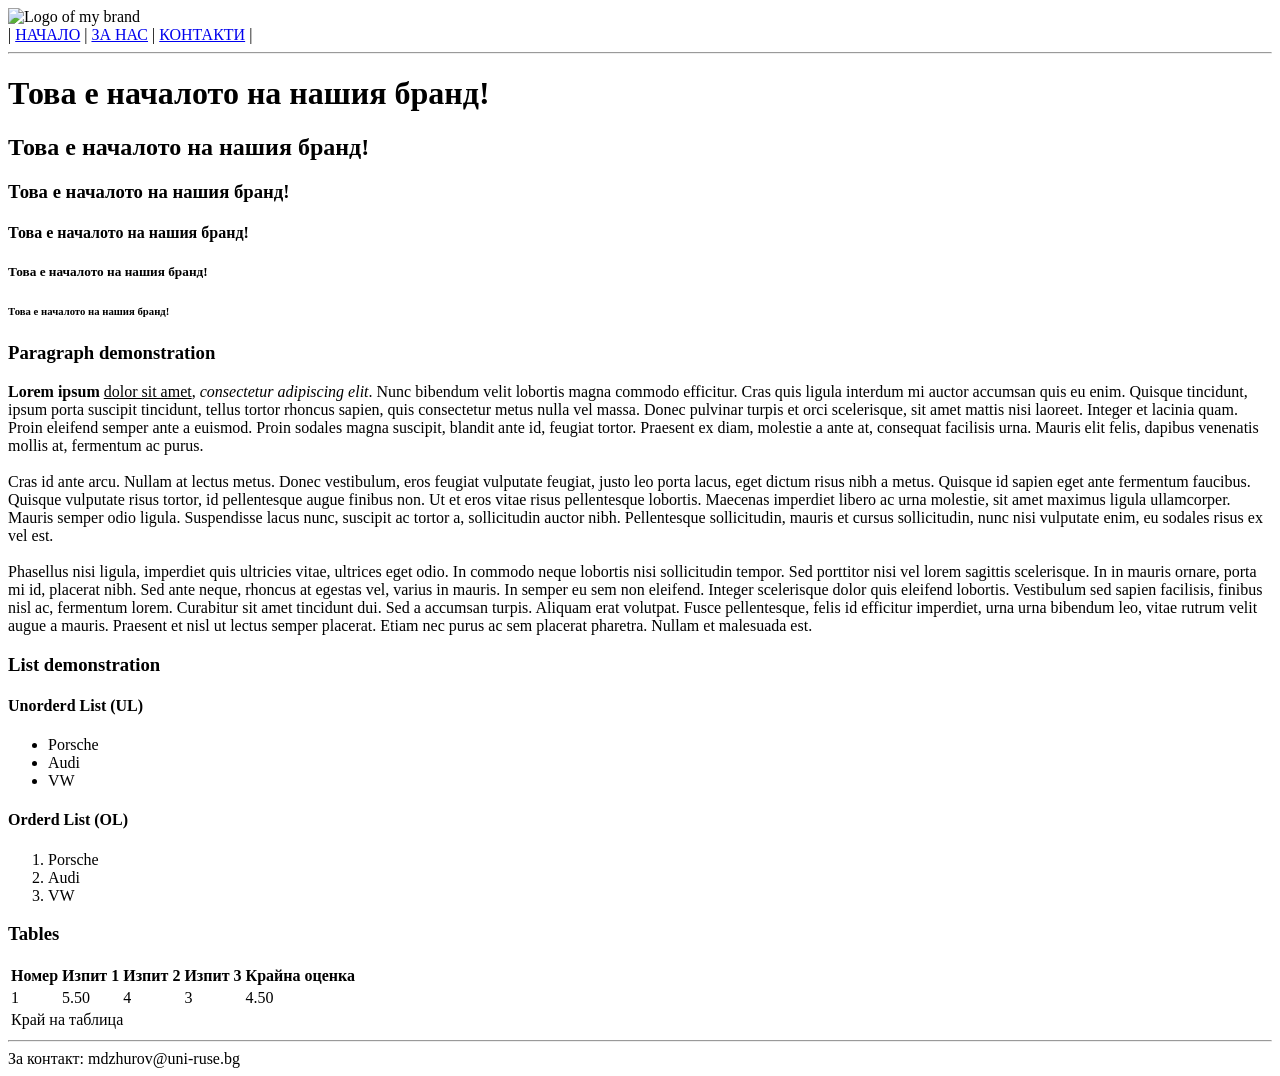
==== index.html @ e7250511 "[FEAT] Created index.html HTML Tags demonstration" ====
<!DOCTYPE html>
<html lang="en">

    <head>
        <meta charset="UTF-8">
        <meta name="viewport" content="width=device-width, initial-scale=1.0">
        <title>Начало</title>
    </head>

    <body>
        
        <header>
            <img src="https://img.pikbest.com/png-images/20241022/stealth-masked-hacker-gaming-logo-for-gamers_10991543.png!bw700" alt="Logo of my brand" width="32" height="32">
            <nav>
                | <a href="index.html">НАЧАЛО</a> |
                <a href="index.html">ЗА НАС</a> | 
                <a href="index.html">КОНТАКТИ</a> |
            </nav>
            <hr>
        </header>

        <main>

            <h1>Това е началото на нашия бранд!</h1>
            <h2>Това е началото на нашия бранд!</h2>
            <h3>Това е началото на нашия бранд!</h3>
            <h4>Това е началото на нашия бранд!</h4>
            <h5>Това е началото на нашия бранд!</h5>
            <h6>Това е началото на нашия бранд!</h6>

            <section>

                <article>
                    <h3>Paragraph demonstration</h3>
                    <p>
                        <b>Lorem ipsum</b> <u>dolor sit amet</u>, <i>consectetur adipiscing elit</i>. Nunc bibendum velit lobortis magna commodo efficitur. Cras quis ligula interdum mi auctor accumsan quis eu enim. Quisque tincidunt, ipsum porta suscipit tincidunt, tellus tortor rhoncus sapien, quis consectetur metus nulla vel massa. Donec pulvinar turpis et orci scelerisque, sit amet mattis nisi laoreet. Integer et lacinia quam. Proin eleifend semper ante a euismod. Proin sodales magna suscipit, blandit ante id, feugiat tortor. Praesent ex diam, molestie a ante at, consequat facilisis urna. Mauris elit felis, dapibus venenatis mollis at, fermentum ac purus.
                        <br><br>
                        Cras id ante arcu. Nullam at lectus metus. Donec vestibulum, eros feugiat vulputate feugiat, justo leo porta lacus, eget dictum risus nibh a metus. Quisque id sapien eget ante fermentum faucibus. Quisque vulputate risus tortor, id pellentesque augue finibus non. Ut et eros vitae risus pellentesque lobortis. Maecenas imperdiet libero ac urna molestie, sit amet maximus ligula ullamcorper. Mauris semper odio ligula. Suspendisse lacus nunc, suscipit ac tortor a, sollicitudin auctor nibh. Pellentesque sollicitudin, mauris et cursus sollicitudin, nunc nisi vulputate enim, eu sodales risus ex vel est.
                        <br><br>
                        Phasellus nisi ligula, imperdiet quis ultricies vitae, ultrices eget odio. In commodo neque lobortis nisi sollicitudin tempor. Sed porttitor nisi vel lorem sagittis scelerisque. In in mauris ornare, porta mi id, placerat nibh. Sed ante neque, rhoncus at egestas vel, varius in mauris. In semper eu sem non eleifend. Integer scelerisque dolor quis eleifend lobortis. Vestibulum sed sapien facilisis, finibus nisl ac, fermentum lorem. Curabitur sit amet tincidunt dui. Sed a accumsan turpis. Aliquam erat volutpat. Fusce pellentesque, felis id efficitur imperdiet, urna urna bibendum leo, vitae rutrum velit augue a mauris. Praesent et nisl ut lectus semper placerat. Etiam nec purus ac sem placerat pharetra. Nullam et malesuada est.
                    </p>
                </article>

                <article>
                    <h3>List demonstration</h3>

                    <h4>Unorderd List (UL)</h4>
                    <ul>
                        <li>Porsche</li>
                        <li>Audi</li>
                        <li>VW</li>
                    </ul>

                    <h4>Orderd List (OL)</h4>
                    <ol>
                        <li>Porsche</li>
                        <li>Audi</li>
                        <li>VW</li>
                    </ol>
                </article>

                <article>
                    <h3>Tables</h3>

                    <table>

                        <thead>
                            <tr>
                                <th>Номер</th>
                                <th>Изпит 1</th>
                                <th>Изпит 2</th>
                                <th>Изпит 3</th>
                                <th>Крайна оценка</th>
                            </tr>
                        </thead>

                        <tbody>
                            <tr>
                                <td>1</td>
                                <td>5.50</td>
                                <td>4</td>
                                <td>3</td>
                                <td>4.50</td>
                            </tr>
                        </tbody>

                        <tfoot>
                            <tr>
                                <td colspan="5">Край на таблица</td>
                            </tr>
                        </tfoot>

                    </table>

                </article>

            </section>

        </main>

        <footer>
            <hr>
            За контакт: mdzhurov@uni-ruse.bg
        </footer>

    </body>

</html>
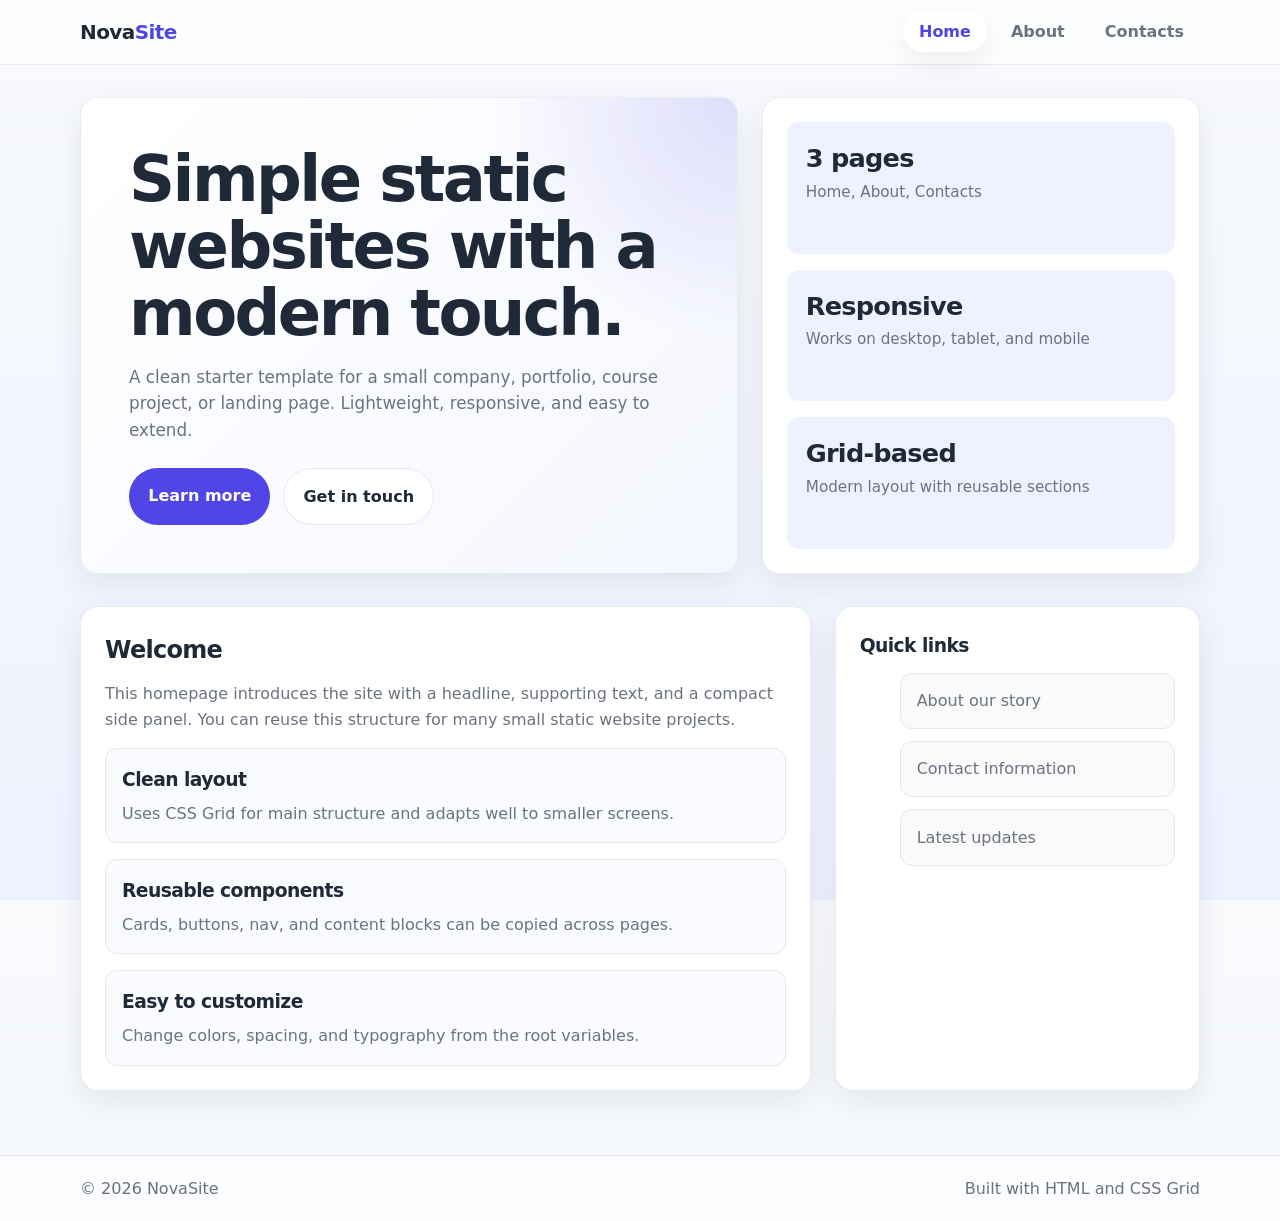
==== commit 5144cd69: "[FEAT] Styling" ====
--- a/index.html
+++ b/index.html
@@ -4,105 +4,101 @@
     <head>
         <meta charset="UTF-8">
         <meta name="viewport" content="width=device-width, initial-scale=1.0">
-        <title>Начало</title>
+        <title>Home | NovaSite</title>
+        <link rel="stylesheet" href="css/reset.css">
+        <link rel="stylesheet" href="css/styles.css">
     </head>
 
     <body>
-        
-        <header>
-            <img src="https://img.pikbest.com/png-images/20241022/stealth-masked-hacker-gaming-logo-for-gamers_10991543.png!bw700" alt="Logo of my brand" width="32" height="32">
-            <nav>
-                | <a href="index.html">НАЧАЛО</a> |
-                <a href="index.html">ЗА НАС</a> | 
-                <a href="index.html">КОНТАКТИ</a> |
-            </nav>
-            <hr>
-        </header>
+  <div class="site-layout">
+    <header class="site-header">
+      <div class="container header-inner">
+        <a href="index.html" class="logo">Nova<span>Site</span></a>
+        <nav>
+          <ul class="nav-list">
+            <li><a href="index.html" class="active">Home</a></li>
+            <li><a href="about.html">About</a></li>
+            <li><a href="contact.html">Contacts</a></li>
+          </ul>
+        </nav>
+      </div>
+    </header>
 
-        <main>
+    <main class="page">
+      <div class="container">
+        <section class="hero">
+          <div class="hero-content">
+            <h1>Simple static websites with a modern touch.</h1>
+            <p>
+              A clean starter template for a small company, portfolio, course project,
+              or landing page. Lightweight, responsive, and easy to extend.
+            </p>
+            <div class="hero-actions">
+              <a href="about.html" class="button button-primary">Learn more</a>
+              <a href="contact.html" class="button button-secondary">Get in touch</a>
+            </div>
+          </div>
 
-            <h1>Това е началото на нашия бранд!</h1>
-            <h2>Това е началото на нашия бранд!</h2>
-            <h3>Това е началото на нашия бранд!</h3>
-            <h4>Това е началото на нашия бранд!</h4>
-            <h5>Това е началото на нашия бранд!</h5>
-            <h6>Това е началото на нашия бранд!</h6>
+          <aside class="hero-panel">
+            <div class="stat-card">
+              <strong>3 pages</strong>
+              <span>Home, About, Contacts</span>
+            </div>
+            <div class="stat-card">
+              <strong>Responsive</strong>
+              <span>Works on desktop, tablet, and mobile</span>
+            </div>
+            <div class="stat-card">
+              <strong>Grid-based</strong>
+              <span>Modern layout with reusable sections</span>
+            </div>
+          </aside>
+        </section>
 
-            <section>
+        <section class="content-grid">
+          <article class="card">
+            <h2>Welcome</h2>
+            <p>
+              This homepage introduces the site with a headline, supporting text,
+              and a compact side panel. You can reuse this structure for many
+              small static website projects.
+            </p>
 
-                <article>
-                    <h3>Paragraph demonstration</h3>
-                    <p>
-                        <b>Lorem ipsum</b> <u>dolor sit amet</u>, <i>consectetur adipiscing elit</i>. Nunc bibendum velit lobortis magna commodo efficitur. Cras quis ligula interdum mi auctor accumsan quis eu enim. Quisque tincidunt, ipsum porta suscipit tincidunt, tellus tortor rhoncus sapien, quis consectetur metus nulla vel massa. Donec pulvinar turpis et orci scelerisque, sit amet mattis nisi laoreet. Integer et lacinia quam. Proin eleifend semper ante a euismod. Proin sodales magna suscipit, blandit ante id, feugiat tortor. Praesent ex diam, molestie a ante at, consequat facilisis urna. Mauris elit felis, dapibus venenatis mollis at, fermentum ac purus.
-                        <br><br>
-                        Cras id ante arcu. Nullam at lectus metus. Donec vestibulum, eros feugiat vulputate feugiat, justo leo porta lacus, eget dictum risus nibh a metus. Quisque id sapien eget ante fermentum faucibus. Quisque vulputate risus tortor, id pellentesque augue finibus non. Ut et eros vitae risus pellentesque lobortis. Maecenas imperdiet libero ac urna molestie, sit amet maximus ligula ullamcorper. Mauris semper odio ligula. Suspendisse lacus nunc, suscipit ac tortor a, sollicitudin auctor nibh. Pellentesque sollicitudin, mauris et cursus sollicitudin, nunc nisi vulputate enim, eu sodales risus ex vel est.
-                        <br><br>
-                        Phasellus nisi ligula, imperdiet quis ultricies vitae, ultrices eget odio. In commodo neque lobortis nisi sollicitudin tempor. Sed porttitor nisi vel lorem sagittis scelerisque. In in mauris ornare, porta mi id, placerat nibh. Sed ante neque, rhoncus at egestas vel, varius in mauris. In semper eu sem non eleifend. Integer scelerisque dolor quis eleifend lobortis. Vestibulum sed sapien facilisis, finibus nisl ac, fermentum lorem. Curabitur sit amet tincidunt dui. Sed a accumsan turpis. Aliquam erat volutpat. Fusce pellentesque, felis id efficitur imperdiet, urna urna bibendum leo, vitae rutrum velit augue a mauris. Praesent et nisl ut lectus semper placerat. Etiam nec purus ac sem placerat pharetra. Nullam et malesuada est.
-                    </p>
-                </article>
+            <div class="feature-list">
+              <div class="feature-item">
+                <h3>Clean layout</h3>
+                <p>Uses CSS Grid for main structure and adapts well to smaller screens.</p>
+              </div>
+              <div class="feature-item">
+                <h3>Reusable components</h3>
+                <p>Cards, buttons, nav, and content blocks can be copied across pages.</p>
+              </div>
+              <div class="feature-item">
+                <h3>Easy to customize</h3>
+                <p>Change colors, spacing, and typography from the root variables.</p>
+              </div>
+            </div>
+          </article>
 
-                <article>
-                    <h3>List demonstration</h3>
+          <aside class="card">
+            <h3>Quick links</h3>
+            <ul class="sidebar-list">
+              <li><a href="about.html">About our story</a></li>
+              <li><a href="contact.html">Contact information</a></li>
+              <li><a href="#">Latest updates</a></li>
+            </ul>
+          </aside>
+        </section>
+      </div>
+    </main>
 
-                    <h4>Unorderd List (UL)</h4>
-                    <ul>
-                        <li>Porsche</li>
-                        <li>Audi</li>
-                        <li>VW</li>
-                    </ul>
-
-                    <h4>Orderd List (OL)</h4>
-                    <ol>
-                        <li>Porsche</li>
-                        <li>Audi</li>
-                        <li>VW</li>
-                    </ol>
-                </article>
-
-                <article>
-                    <h3>Tables</h3>
-
-                    <table>
-
-                        <thead>
-                            <tr>
-                                <th>Номер</th>
-                                <th>Изпит 1</th>
-                                <th>Изпит 2</th>
-                                <th>Изпит 3</th>
-                                <th>Крайна оценка</th>
-                            </tr>
-                        </thead>
-
-                        <tbody>
-                            <tr>
-                                <td>1</td>
-                                <td>5.50</td>
-                                <td>4</td>
-                                <td>3</td>
-                                <td>4.50</td>
-                            </tr>
-                        </tbody>
-
-                        <tfoot>
-                            <tr>
-                                <td colspan="5">Край на таблица</td>
-                            </tr>
-                        </tfoot>
-
-                    </table>
-
-                </article>
-
-            </section>
-
-        </main>
-
-        <footer>
-            <hr>
-            За контакт: mdzhurov@uni-ruse.bg
-        </footer>
-
-    </body>
+    <footer class="site-footer">
+      <div class="container footer-inner">
+        <p>© 2026 NovaSite</p>
+        <p>Built with HTML and CSS Grid</p>
+      </div>
+    </footer>
+  </div>
+</body>
 
 </html>
--- a/css/styles.css
+++ b/css/styles.css
@@ -0,0 +1,369 @@
+:root {
+  --bg: #f5f7fb;
+  --surface: #ffffff;
+  --surface-2: #eef2ff;
+  --text: #1f2937;
+  --muted: #6b7280;
+  --primary: #4f46e5;
+  --primary-dark: #3730a3;
+  --border: #e5e7eb;
+  --shadow: 0 10px 30px rgba(15, 23, 42, 0.08);
+  --radius: 18px;
+  --radius-sm: 12px;
+  --max-width: 1120px;
+}
+
+html {
+  scroll-behavior: smooth;
+}
+
+body {
+  font-family: Inter, system-ui, -apple-system, BlinkMacSystemFont, "Segoe UI",
+    Roboto, sans-serif;
+  background: linear-gradient(180deg, #f8fafc 0%, #eef2ff 100%);
+  color: var(--text);
+  line-height: 1.6;
+}
+
+a {
+  color: inherit;
+  text-decoration: none;
+}
+
+img {
+  border-radius: var(--radius-sm);
+}
+
+.container {
+  width: min(100% - 2rem, var(--max-width));
+  margin-inline: auto;
+}
+
+.site-layout {
+  min-height: 100vh;
+  display: grid;
+  grid-template-rows: auto 1fr auto;
+}
+
+/* Header */
+.site-header {
+  position: sticky;
+  top: 0;
+  z-index: 100;
+  backdrop-filter: blur(12px);
+  background: rgba(255, 255, 255, 0.75);
+  border-bottom: 1px solid rgba(229, 231, 235, 0.8);
+}
+
+.header-inner {
+  display: flex;
+  align-items: center;
+  justify-content: space-between;
+  gap: 1rem;
+  padding: 1rem 0;
+}
+
+.logo {
+  font-size: 1.25rem;
+  font-weight: 800;
+  letter-spacing: -0.03em;
+}
+
+.logo span {
+  color: var(--primary);
+}
+
+.nav-list {
+  display: flex;
+  align-items: center;
+  gap: 0.5rem;
+}
+
+.nav-list a {
+  padding: 0.7rem 1rem;
+  border-radius: 999px;
+  color: var(--muted);
+  font-weight: 600;
+  transition: 0.2s ease;
+}
+
+.nav-list a:hover,
+.nav-list a.active {
+  background: var(--surface);
+  color: var(--primary);
+  box-shadow: var(--shadow);
+}
+
+/* Main page wrapper */
+.page {
+  padding: 2rem 0 4rem;
+}
+
+/* Hero */
+.hero {
+  display: grid;
+  grid-template-columns: 1.2fr 0.8fr;
+  gap: 1.5rem;
+  align-items: stretch;
+  margin-bottom: 2rem;
+}
+
+.hero-content,
+.hero-panel {
+  background: var(--surface);
+  border: 1px solid rgba(229, 231, 235, 0.7);
+  border-radius: var(--radius);
+  box-shadow: var(--shadow);
+}
+
+.hero-content {
+  padding: 3rem;
+  background:
+    radial-gradient(circle at top right, rgba(79, 70, 229, 0.16), transparent 30%),
+    linear-gradient(135deg, #ffffff 0%, #f5f7ff 100%);
+}
+
+.hero-content h1 {
+  font-size: clamp(2.2rem, 5vw, 4rem);
+  line-height: 1.05;
+  letter-spacing: -0.04em;
+  margin-bottom: 1rem;
+}
+
+.hero-content p {
+  max-width: 60ch;
+  color: var(--muted);
+  font-size: 1.05rem;
+  margin-bottom: 1.5rem;
+}
+
+.hero-actions {
+  display: flex;
+  flex-wrap: wrap;
+  gap: 0.8rem;
+}
+
+.button {
+  display: inline-block;
+  padding: 0.9rem 1.2rem;
+  border-radius: 999px;
+  font-weight: 700;
+  transition: 0.2s ease;
+}
+
+.button-primary {
+  background: var(--primary);
+  color: white;
+}
+
+.button-primary:hover {
+  background: var(--primary-dark);
+  transform: translateY(-1px);
+}
+
+.button-secondary {
+  background: var(--surface);
+  border: 1px solid var(--border);
+}
+
+.button-secondary:hover {
+  box-shadow: var(--shadow);
+}
+
+.hero-panel {
+  padding: 1.5rem;
+  display: grid;
+  gap: 1rem;
+}
+
+.stat-card {
+  background: var(--surface-2);
+  border-radius: var(--radius-sm);
+  padding: 1rem 1.2rem;
+}
+
+.stat-card strong {
+  display: block;
+  font-size: 1.6rem;
+  letter-spacing: -0.03em;
+}
+
+.stat-card span {
+  color: var(--muted);
+  font-size: 0.95rem;
+}
+
+/* Content grid */
+.content-grid {
+  display: grid;
+  grid-template-columns: 2fr 1fr;
+  gap: 1.5rem;
+}
+
+.card {
+  background: var(--surface);
+  border: 1px solid rgba(229, 231, 235, 0.8);
+  border-radius: var(--radius);
+  box-shadow: var(--shadow);
+  padding: 1.5rem;
+}
+
+.card h2,
+.card h3 {
+  margin-bottom: 0.75rem;
+  letter-spacing: -0.03em;
+}
+
+.card p {
+  color: var(--muted);
+}
+
+.feature-list {
+  display: grid;
+  gap: 1rem;
+  margin-top: 1rem;
+}
+
+.feature-item {
+  padding: 1rem;
+  border: 1px solid var(--border);
+  border-radius: var(--radius-sm);
+  background: #fafbff;
+}
+
+.feature-item h3 {
+  margin-bottom: 0.35rem;
+}
+
+/* Sidebar */
+.sidebar-list {
+  display: grid;
+  gap: 0.75rem;
+}
+
+.sidebar-list li {
+  background: #fafafa;
+  border: 1px solid var(--border);
+  border-radius: var(--radius-sm);
+  padding: 0.9rem 1rem;
+  color: var(--muted);
+}
+
+/* About page */
+.info-grid {
+  display: grid;
+  grid-template-columns: repeat(3, 1fr);
+  gap: 1rem;
+  margin-top: 1rem;
+}
+
+.info-box {
+  padding: 1.2rem;
+  border-radius: var(--radius-sm);
+  background: #fafbff;
+  border: 1px solid var(--border);
+}
+
+.info-box h3 {
+  margin-bottom: 0.4rem;
+}
+
+/* Contact page */
+.contact-grid {
+  display: grid;
+  grid-template-columns: 1fr 1.1fr;
+  gap: 1.5rem;
+}
+
+.contact-details {
+  display: grid;
+  gap: 1rem;
+}
+
+.contact-item {
+  padding: 1rem 1.2rem;
+  background: #fafbff;
+  border: 1px solid var(--border);
+  border-radius: var(--radius-sm);
+}
+
+.form-group {
+  display: grid;
+  gap: 0.4rem;
+  margin-bottom: 1rem;
+}
+
+label {
+  font-weight: 600;
+  font-size: 0.95rem;
+}
+
+input,
+textarea {
+  width: 100%;
+  border: 1px solid var(--border);
+  border-radius: 14px;
+  padding: 0.9rem 1rem;
+  background: white;
+  color: var(--text);
+  outline: none;
+}
+
+input:focus,
+textarea:focus {
+  border-color: var(--primary);
+  box-shadow: 0 0 0 4px rgba(79, 70, 229, 0.12);
+}
+
+textarea {
+  min-height: 140px;
+  resize: vertical;
+}
+
+/* Footer */
+.site-footer {
+  border-top: 1px solid rgba(229, 231, 235, 0.8);
+  background: rgba(255, 255, 255, 0.7);
+}
+
+.footer-inner {
+  padding: 1.25rem 0;
+  color: var(--muted);
+  display: flex;
+  justify-content: space-between;
+  gap: 1rem;
+  flex-wrap: wrap;
+}
+
+/* Responsive */
+@media (max-width: 900px) {
+  .hero,
+  .content-grid,
+  .contact-grid,
+  .info-grid {
+    grid-template-columns: 1fr;
+  }
+
+  .hero-content {
+    padding: 2rem;
+  }
+}
+
+@media (max-width: 640px) {
+  .header-inner {
+    flex-direction: column;
+    align-items: flex-start;
+  }
+
+  .nav-list {
+    flex-wrap: wrap;
+  }
+
+  .hero-content h1 {
+    font-size: 2.4rem;
+  }
+
+  .page {
+    padding-top: 1.25rem;
+  }
+}
